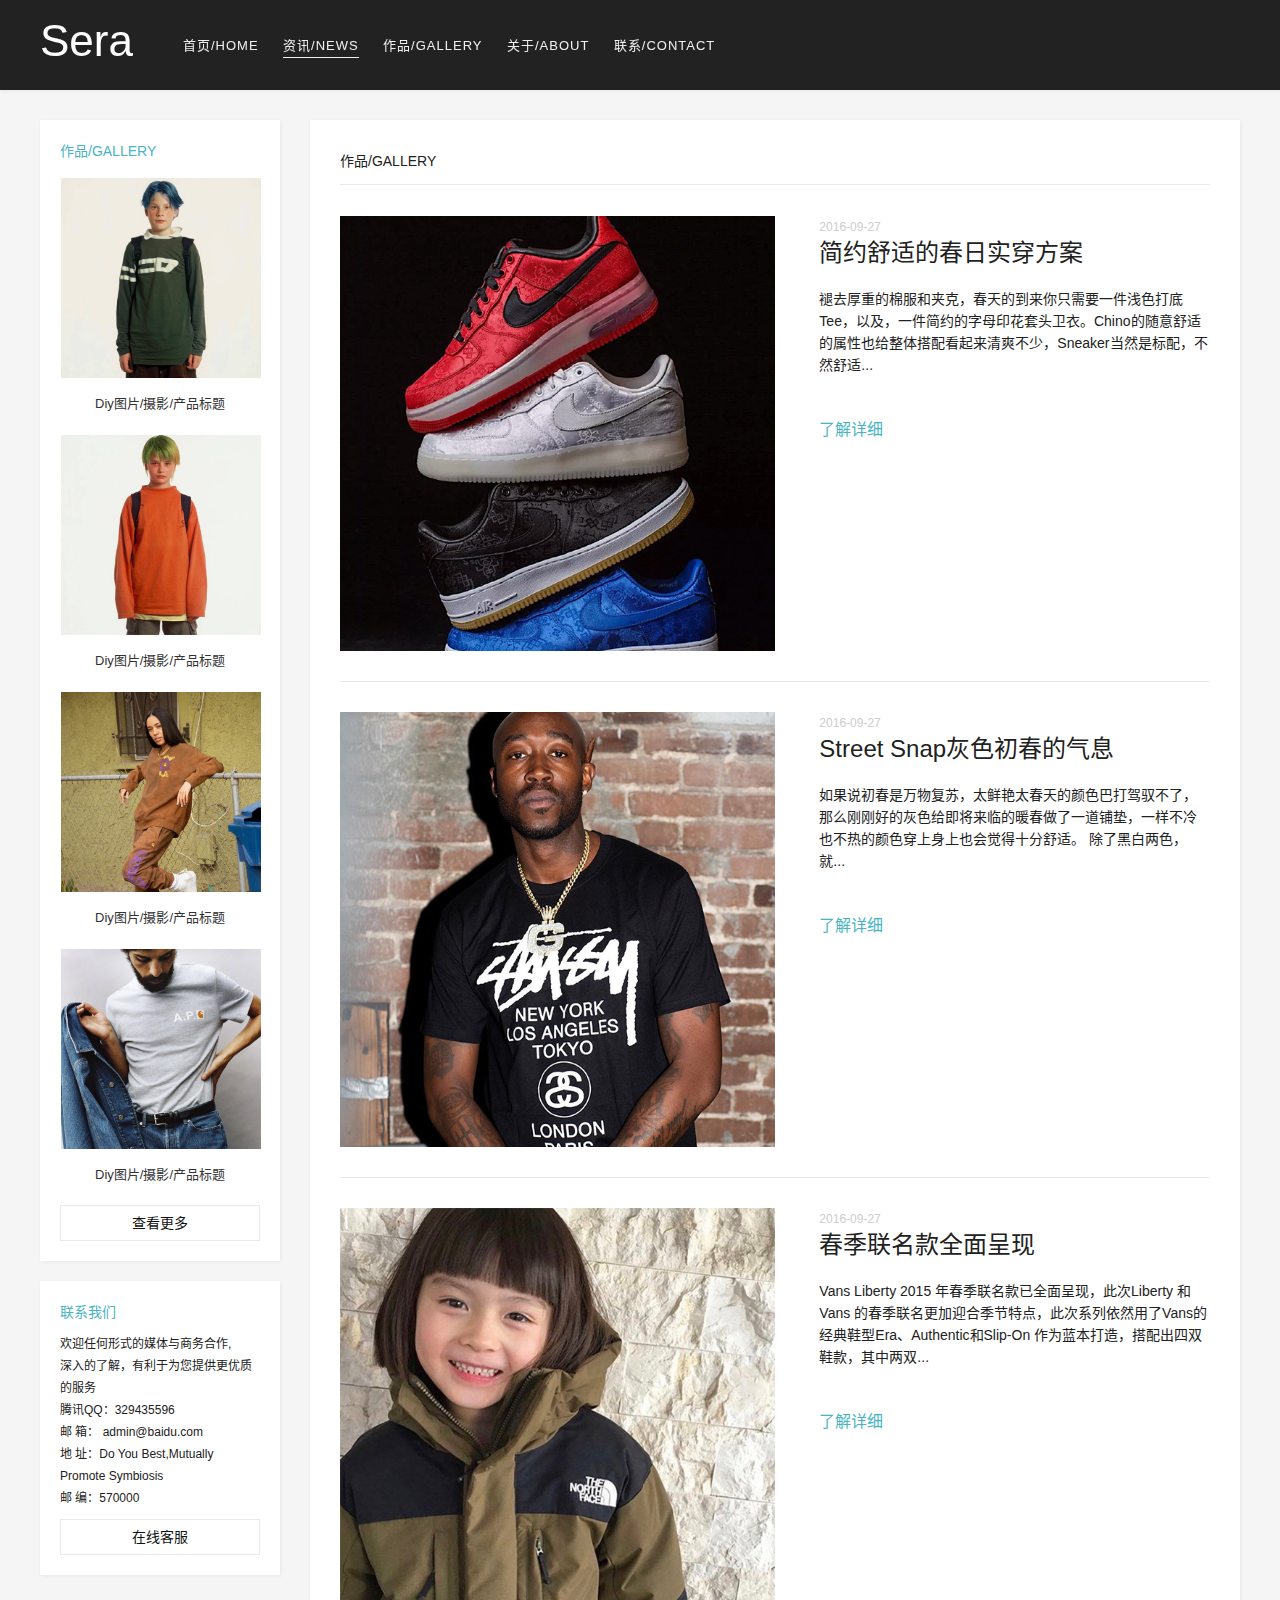
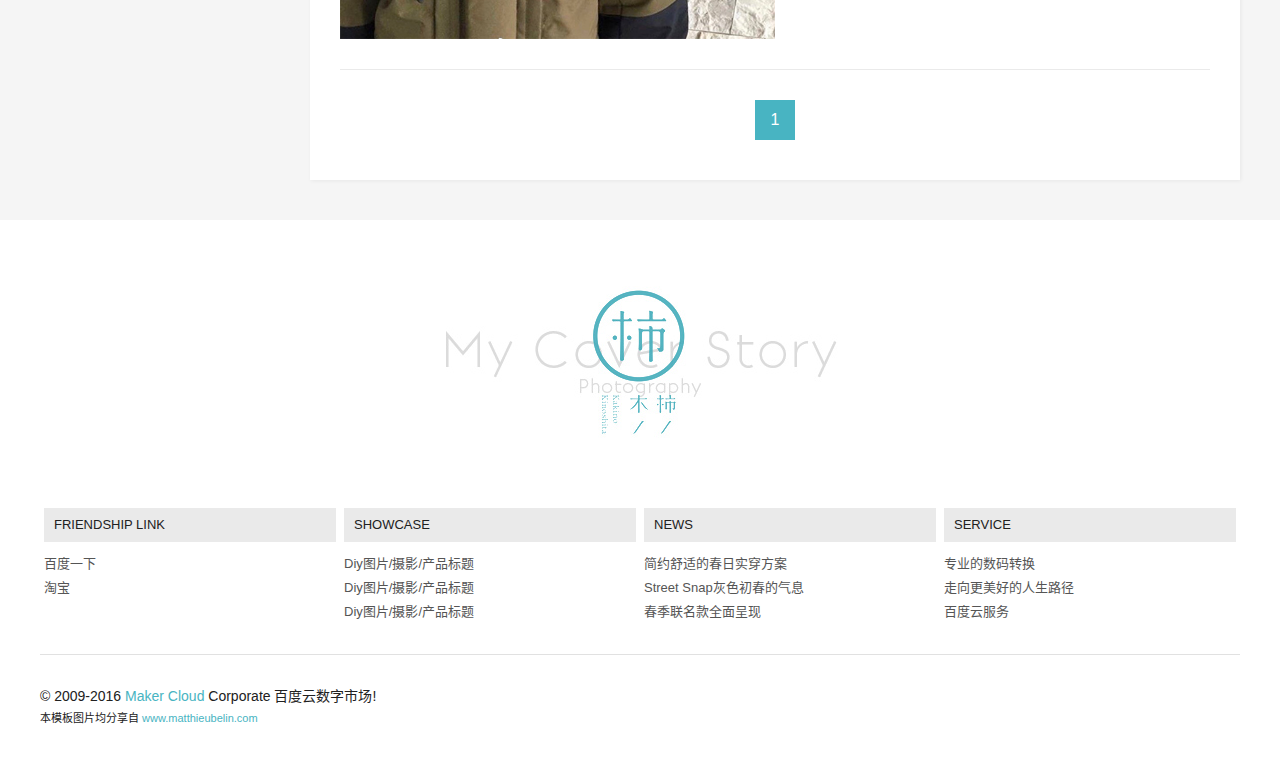
==== index-1.htm @ 447a681f "11" ====
<html>
	<!DOCTYPE html>
	<html lang="zh-cn">

	<head>
		<meta charset="utf-8">
		<meta content="telephone=no" name="format-detection" />
		<meta content="email=no" name="format-detection" />
		<meta name="apple-mobile-web-app-capable" content="yes" />
		<meta name="generator" content="Maker Cloud">
		<meta name="viewport" content="width=device-width, initial-scale=1.0, minimum-scale=1.0, maximum-scale=1.0, user-scalable=no" />
		<title>资讯/NEWS-响应式服装广告设计模特艺术展示类织梦模板(自适应手机端)</title>
		<meta name="description" content="">
		<meta name="keywords" content="">

		<link rel="shortcut icon" href="favicon-1.ico" />
		<link rel="stylesheet" href="style/stylestyle.css">
		<link rel="stylesheet" href="style/styleslick.css">
		<link rel="stylesheet" href="style/style.css">
		<style type="text/css">
			a,
			.section_title_1 .setting span,
			a.more,
			.side_box .section_title_1>p,
			.form .section_title_1>p,
			.catg_hide p,
			.list_text a:hover p,
			.catg_name a:hover,
			.foot_extend a:hover,
			.gallery_box:hover span {
				color: #48b4c2;
			}
			
			.section_title_1 .setting span:after,
			.btn_1 a:hover,
			.catg_hide,
			a.btn_contact:hover,
			.form input:focus,
			.form textarea:focus {
				border-color: #48b4c2;
			}
			
			.home .section_title_3>p:after,
			.home .section_title_1>p:after,
			.slick-dots li.slick-active button,
			.alpha_bg,
			.btn_1 a:after,
			.gallery_box:hover:before,
			.btn_2 a,
			.catg_name a.on,
			a.btn_2:before,
			.page_on a,
			a.btn_contact:hover,
			.formBtn button:hover,
			.service_box_text p a:hover {
				background-color: #48b4c2;
			}
			
			.header {
				background-color: #222;
			}
			
			.nav li a,
			.header_info p,
			.header_info p a {
				color: #f0f0f0;
			}
			
			.on a {
				border-color: #f0f0f0;
			}
		</style>
		<script src="js/jquery1.9.js"></script>
		<script src="js/slick.min.js"></script>
		<script src="js/scrollReveal.js"></script>

		<script src="js/main.js"></script>
		<!--[if IE 8]>
	<script src="js//skin/js/background-size.js"></script>	<script src="js//skin/js/selectivizr.js"></script>	<![endif]-->

	</head>

	<body>
		<div class="second_page_b">
		</div>

		<div class="header">

			<div class="nav">
				<div class="logo">
					<a href="index.htm"><p style="font-size: 44px;font-family: arial;color: #fff;margin-top: 30px;">Sera</p></a>
				</div>
				<div class="nav_icon"></div>
				<div class="side_close"></div>
				<ul>
					<li>
						<a href="index.htm" target="_self">首页/HOME</a>
					</li>
					<li class='on'>
						<a href="index-1.htm">资讯/NEWS</a>
					</li>
					<li rel='dropmenu2'>
						<a href="index-2.htm" target="_self">作品/GALLERY</a>
					</li>

					<li rel='dropmenu3'>
						<a href="index-3.htm" target="_self">关于/ABOUT</a>
					</li>

					<li>
						<a href="index-4.htm" target="_self">联系/CONTACT</a>
					</li>

					<li>
						<a style="color: #48b4c2;" href="javascript:if(confirm('http://www.baidu.com/  \n\n�ļ���δ�� Teleport Pro ȡ�أ���Ϊ ������·������ʼ��ַ�����õķ�Χ��  \n\n��Ҫ�ӷ������ϴ�����'))window.location='http://www.baidu.com/'" target="_blank"></a>
					</li>
				</ul>
				<div class="header_info">

				</div>
			</div>
		</div>
		<div class="h_100"></div>

		<div class="content">

			<div class="second_page">
				<div class="side_l">

					<div class="side_box">
						<div class="section_title_1">
							<p>作品/GALLERY</p>
						</div>

						<div class="gallery_box">
							<img src="images/4547.png">
							<span>Diy图片/摄影/产品标题</span>
							<a href="16.html"></a>
						</div>
						<div class="gallery_box">
							<img src="images/124.png">
							<span>Diy图片/摄影/产品标题</span>
							<a href="14.html"></a>
						</div>
						<div class="gallery_box">
							<img src="images/78744.png">
							<span>Diy图片/摄影/产品标题</span>
							<a href="11.html"></a>
						</div>
						<div class="gallery_box">
							<img src="images/7877.png">
							<span>Diy图片/摄影/产品标题</span>
							<a href="17.html"></a>
						</div>

						<a href="index-2.htm" class="btn_contact">查看更多</a>

					</div>

					<div class="side_box contact_mini">
						<div class="section_title_1">
							<p>联系我们</p>
						</div>
						<div class="contact_mini_text">
							<p>欢迎任何形式的媒体与商务合作,<br /> 深入的了解，有利于为您提供更优质的服务
								<br /> 腾讯QQ：329435596
								<br /> 邮 箱：
								<a href="email-protection.htm" class="__cf_email__" data-cfemail="9bfafff6f2f5dbf9faf2ffeeb5f8f4f6">[email&#160;protected]</a><br /> 地 址：Do You Best,Mutually Promote Symbiosis<br /> 邮 编：570000</p>
							<a href="javascript:if(confirm('http://wpa.qq.com/msgrd?v=3&uin=329435596&site=qq&menu=yes  \n\n�ļ���δ�� Teleport Pro ȡ�أ���Ϊ ������·������ʼ��ַ�����õķ�Χ��  \n\n��Ҫ�ӷ������ϴ�����'))window.location='http://wpa.qq.com/msgrd?v=3&uin=329435596&site=qq&menu=yes'" class="btn_contact">在线客服</a>
						</div>
					</div>

				</div>

				<div class="side_r news_">

					<div class="section_title_1">
						<p>作品/GALLERY</p>
						<div class="setting"><img src="images/title1.png" /></div>
					</div>
					<div class="list_item">
						<div class="list_text">
							<p class="time_1">2016-09-27</p>
							<a href="12.html">
								<p class="list_title">简约舒适的春日实穿方案</p>
							</a>
							<div class="list_brief">
								<p>褪去厚重的棉服和夹克，春天的到来你只需要一件浅色打底Tee，以及，一件简约的字母印花套头卫衣。Chino的随意舒适的属性也给整体搭配看起来清爽不少，Sneaker当然是标配，不然舒适...</p>
							</div>
							<div class="more_2">
								<a href="12.html">了解详细</a>
							</div>
						</div>
						<div class="list_img">
							<a href="12.html"><img src="images/454.png"></a>
						</div>

					</div>
					<!-- item-end -->
					<div class="list_item">
						<div class="list_text">
							<p class="time_1">2016-09-27</p>
							<a href="10.html">
								<p class="list_title">Street Snap灰色初春的气息</p>
							</a>
							<div class="list_brief">
								<p>如果说初春是万物复苏，太鲜艳太春天的颜色巴打驾驭不了，那么刚刚好的灰色给即将来临的暖春做了一道铺垫，一样不冷也不热的颜色穿上身上也会觉得十分舒适。 除了黑白两色，就...</p>
							</div>
							<div class="more_2">
								<a href="10.html">了解详细</a>
							</div>
						</div>
						<div class="list_img">
							<a href="10.html"><img src="images/444.png"></a>
						</div>

					</div>
					<!-- item-end -->
					<div class="list_item">
						<div class="list_text">
							<p class="time_1">2016-09-27</p>
							<a href="9.html">
								<p class="list_title">春季联名款全面呈现</p>
							</a>
							<div class="list_brief">
								<p>Vans Liberty 2015 年春季联名款已全面呈现，此次Liberty 和Vans 的春季联名更加迎合季节特点，此次系列依然用了Vans的经典鞋型Era、Authentic和Slip-On 作为蓝本打造，搭配出四双鞋款，其中两双...</p>
							</div>
							<div class="more_2">
								<a href="9.html">了解详细</a>
							</div>
						</div>
						<div class="list_img">
							<a href="9.html"><img src="images/787.png"></a>
						</div>

					</div>
					<!-- item-end -->
					<ul class="page">

						<li class="page_on"><span class="thisclass"><a>1</a></span>
						</li>

					</ul>

				</div>

			</div>
			<!-- second_page-end -->

		</div>
		<!-- content-end -->
		<div class="footer">
			<div class="footer_cell">

				<div class="foot_extend cf">
					<div class="foot_img">
						<!--下面img标签里填写底部图片地址-->
						<img src="images/dd.jpg" />
					</div>

					<!--修改下方每个条目href的#可跳转链接地址   如果只有3列，修改for4为for3-->
					<div class="foot_box for4">
						<p>FRIENDSHIP LINK</p>
						<a href="javascript:if(confirm('http://www.baidu.com/  \n\n�ļ���δ�� Teleport Pro ȡ�أ���Ϊ ������·������ʼ��ַ�����õķ�Χ��  \n\n��Ҫ�ӷ������ϴ�����'))window.location='http://www.baidu.com/'" target='_blank'>百度一下</a>
						<a href="javascript:if(confirm('http://www.taobao.com/  \n\n�ļ���δ�� Teleport Pro ȡ�أ���Ϊ ������·������ʼ��ַ�����õķ�Χ��  \n\n��Ҫ�ӷ������ϴ�����'))window.location='http://www.taobao.com/'" target='_blank'>淘宝</a>

					</div>
					<div class="foot_box for4">
						<p>SHOWCASE</p>
						<a href="17.html">Diy图片/摄影/产品标题</a>
						<a href="16.html">Diy图片/摄影/产品标题</a>
						<a href="15.html">Diy图片/摄影/产品标题</a>

					</div>
					<div class="foot_box for4">
						<p>NEWS</p>
						<a href="12.html">简约舒适的春日实穿方案</a>
						<a href="10.html">Street Snap灰色初春的气息</a>
						<a href="9.html">春季联名款全面呈现</a>

					</div>
					<div class="foot_box for4">
						<p>SERVICE</p>
						<a href="6.html">专业的数码转换</a>
						<a href="7.html">走向更美好的人生路径</a>
						<a href="8.html">百度云服务</a>

					</div>
				</div>

				<div class="follow">
					<a href="javascript:if(confirm('http://wpa.qq.com/msgrd?v=3&uin=329435596&site=qq&menu=yes  \n\n�ļ���δ�� Teleport Pro ȡ�أ���Ϊ ������·������ʼ��ַ�����õķ�Χ��  \n\n��Ҫ�ӷ������ϴ�����'))window.location='http://wpa.qq.com/msgrd?v=3&uin=329435596&site=qq&menu=yes'" target="_blank"><span class="s-qq" title="与我QQ在线聊天"></span></a>
					<a href="#" target="_blank"><span class="s-taobao" title="与我QQ在线聊天"></span></a>
					<a href="#" target="_blank"><span class="s-tt" title="与我QQ在线聊天"></span></a>
					<a href="#" target="_blank"><span class="s-renren" title="与我QQ在线聊天"></span></a>
					<a href="javascript:if(confirm('http://weibo.com/  \n\n�ļ���δ�� Teleport Pro ȡ�أ���Ϊ ������·������ʼ��ַ�����õķ�Χ��  \n\n��Ҫ�ӷ������ϴ�����'))window.location='http://weibo.com/'" target="_blank"><span class="s-weibo" title="访问我的新浪微博"></span></a>
				</div>

				<p class="copy">
					<p>© 2009-2016
						<a href="javascript:if(confirm('http://www.baidu.com/  \n\n�ļ���δ�� Teleport Pro ȡ�أ���Ϊ ������·������ʼ��ַ�����õķ�Χ��  \n\n��Ҫ�ӷ������ϴ�����'))window.location='http://www.baidu.com/'">Maker Cloud</a> Corporate 百度云数字市场!</p>
				</p>
				<p class="" style="font-size: 11px;">
					本模板图片均分享自
					<a style="color: #48b4c2" href="javascript:if(confirm('http://www.matthieubelin.com/  \n\n�ļ���δ�� Teleport Pro ȡ�أ���Ϊ ������·������ʼ��ַ�����õķ�Χ��  \n\n��Ҫ�ӷ������ϴ�����'))window.location='http://www.matthieubelin.com/'" target="_blank">www.matthieubelin.com</a>
				</p>

			</div>

		</div>
		<script src="js/email-decode.min.js"></script>
		<script type='text/javascript' src="smoothscroll.js"></script>

	</body>

	</html>
---- style/style.css ----
/* 织梦58（dede58.com）做最好的织梦整站模板下载网站 */
@charset "utf-8";
@font-face {
	font-family: 'tt';
	src: url('tt7.woff') format('woff');
}
/*@font-face { 
	font-family: 'blank'; 
	src:url('shua.woff') format('woff');
}*/
.gallery_box>span i, .title_3 i {
	display: none;
}
* {
	margin: 0;
	padding: 0
}
img {
	border: none;
	border: 0;
	vertical-align: middle;
	max-width: 100%;
	max-height: 100%
}
iframe {
	max-width: 100%;
	margin: 20px 0;
}
@media (max-width: 1023px) {
iframe {
	height: auto;
	width: auto;
}
}
html {
	font-size: 100%
}
body {
	position: relative;
	color: #212121;
	font-family: 'tt', Arial, '微软雅黑';
	background-color: #f5f5f5;
}
ul {
	list-style-type: none;
}
a {
	color: #4f79c5;
	text-decoration: none;
	border: none;
}
p {
	font-size: 14px;
	line-height: 22px;
}
h2 {
	font-size: 36px;
	line-height: 48px;
}
h3 {
	font-size: 30px;
	line-height: 40px;
}
h4 {
	font-size: 25px;
	line-height: 28px;
}
h5 {
	font-size: 18px;
	line-height: 22px;
}
 @media screen and (max-width: 960px) {
h2 {
	font-size: 24px;
	line-height: 24px;
}
h3 {
	font-size: 18px;
	line-height: 18px;
}
h4 {
	font-size: 16px;
	line-height: 16px;
}
h5 {
	font-size: 14px;
	line-height: 16px;
}
}
pre {
	white-space: pre-wrap!important;
}
.content {
	position: relative;
	margin: 0 auto;
	margin-top: 30px;
	/*background-color: #ccc;*/
	box-sizing: border-box;
}
.h_100 {
	position: relative;
	height: 90px;/*display: none;*/
}
.slider~.h_100 {
	display: none;
}
/*--------------------------------------------slider----------------------------------------------*/
.slider {
	margin-top: 90px;
}
.slider .item {
	position: relative;
	background: #ccc;
	color: #FFF;
	text-align: center;
	background-size: cover;
	background-position: 50%;/*transition: 0.4s;*/
}
.slider .item {
	transition: 0.4s;/*	-webkit-filter: contrast(1);
	-ms-filter: contrast(1);
	filter: contrast(1);*/
}
.slider .item:hover {
	-webkit-filter: contrast(1.2);
	-ms-filter: contrast(1.2);
	filter: contrast(1.2);
}
.slider .item a {
	position: absolute;
	width: 100%;
	height: 100%;
	left: 0;
	top: 0;
	background-color: #fff;
	opacity: 0;
	filter: Alpha(opacity=0);
	z-index: 8;
}
.slider .item span {
	display: none;
	position: absolute;
	bottom: 100px;
	left: 0;
	width: 100%;
	text-align: center;
	color: #ccc;
	font-size: 30px;
	font-family: "tt", Arial, 'MingLiU', '微软雅黑';
}
.slick-prev, .slick-next {
	position: absolute;
	width: 90px;
	height: 50px;
	top: 50%;
	margin-top: -25px;
	overflow: hidden;
	text-indent: 999px;
	background: transparent;
	border: none;
	outline: none;
	z-index: 10;
	cursor: pointer;/*display: none;*/
}
.slick-prev {
	left: 0;
	background-image: url(../images/s_prev2.png)\9;
}
.slick-next {
	right: 0;
	background-image: url(../images/s_next2.png)\9;
}
.slick-prev:before, .slick-next:before {
	content: "";
	position: absolute;
	width: 100%;
	height: 100%;
	top: 0;
	left: 0;
	top: -17px\0;
	background-size: 100%;
	background-position: 0;
	z-index: 9;
}
.slick-prev:before {
	background-image: url(../images/s_prev.png);
}
.slick-next:before {
	background-image: url(../images/s_next.png);
}
.slick button {
	border: 0;
}
.slick-prev:after, .slick-next:after {
	content: "";
	display: none\9;
	position: absolute;
	background-color: #212121;
	width: 100%;
	height: 100%;
	top: 0;
	left: 0;
	opacity: 0.2;
	transition: 0.4s;
	z-index: 0;
}
.slick-dots {
	position: absolute;
	width: 100%;
	text-align: center;
	bottom: 20px;
}
.slick-dots li {
	display: inline-block;
	margin: 0 4px;
	padding: 10px 0;
}
.slick-dots li button {
	position: relative;
	text-indent: 999px;
	width: 40px;
	height: 3px;
	top: 0;
	font-size: 0;
	background: transparent;
	border: none;
	outline: none;
	background-color: #e6e6e6;
	opacity: 0.7;
	filter: Alpha(opacity=70);
	cursor: pointer;
	transition: 0.3s;
}
.slick-dots li.slick-active button {
	opacity: 1;
	background-color: #4f79c5;
	filter: Alpha(opacity=100);
}
 @media screen and (min-width: 1024px) {
.slick-prev:hover:after, .slick-next:hover:after {
	opacity: 0.8;
	filter: Alpha(opacity=80);
}
.slick-dots:hover li button {
	height: 12px;
	top: -4px;
}
}
/*--------------------------------------------头部---------------------------------------------*/
.header {
	position: fixed;
	top: 0;
	left: 0;
	height: 90px;
	width: 100%;
	background-color: #f7f7f8;
	/*border-bottom: 1px solid #ccc;*/
	/*border-bottom: 1px solid rgba(0,0,0,.09);*/
	box-shadow: 1px 1px 4px rgba(11,11,11,.06);
	color: #fff;
	z-index: 99;/*transition: 0.4s;*/
	/*-webkit-transform: translateZ(0);*/
}
.nav {
	position: relative;
	width: 1200px;
	height: 90px;
	line-height: 90px;
	margin: 0 auto;
	z-index: 999;
}
.logo {
	position: relative;
	left: 0;
	top: 0;
	height: 90px;
	float: left;
}
.logo img {
	max-height: 70%;
}
.nav ul {
	position: relative;
	left: 50px;
	float: left;
	z-index: 999;/*-webkit-transform: translateZ(0);*/
}
.nav li {
	position: relative;
	display: inline;
	padding-right: 20px;
	z-index: 999;
}
.nav li a {
	position: relative;
	font-size: 13px;
	color: #000;
	letter-spacing: 1px;
	opacity: 1;
	/*transition: 0.4s;*/
	padding-bottom: 4px;
	font-family: 'blank', 'tt', Arial, '微软雅黑';
	z-index: 999;
}
.on a {
	border-bottom: 1px solid #fff;
}
/*.nav li:after{
	content: "";
	display: inline;
	position: absolute;
	top: 50%;right: 8px;
	width: 1px;height: 12px;
	margin-top: -6px;
	background-color: #a3a3a8;
	opacity: 0.4;
	filter: Alpha(Opacity=40);
}
.nav li:last-child:after{
	display: none;
}*/

.header_info {
	position: absolute;
	right: 4px;
}
.header_info img {
	max-height: 70px;
}
.header_info p {
	line-height: 90px;
	font-size: 12px;
	color: #999;
	font-family: 'blank', 'tt', Arial, '微软雅黑';
	font-weight: 700;
}
.header_info a {
	color: #212121;
	padding: 2px 0;
	border-bottom: 1px solid #fff;
}
.side_close {
	display: none;
	position: fixed;
	right: 0;
	left: 0;
	top: 0;
	bottom: 0;
	background-image: url(../images/btn_side-close.png);
	background-repeat: no-repeat;
	background-position: 95% 2%;
	background-color: rgba(0,0,0,.9);
	z-index: 998;
	-webkit-transform: translateZ(0);
	transition: 0s;
}
.nav_icon {
	display: none;
	position: absolute;
	right: 10px;
	top: 0;
	width: 50px;
	height: 50px;
	background-image: url(../images/nav-icon.png);
	background-repeat: no-repeat;
	background-size: 100%;
	z-index: 99;
}
 @media screen and (min-width: 1024px) {
.nav li a:hover {
	opacity: 0.4;
	filter: Alpha(opacity=40);
}
}
/*--------------------------------------------服务----------------------------------------------*/
.section {
	position: relative;
	width: 1200px;
	margin: 50px auto;
	margin-bottom: 60px;
}
.section_title_1 {
	position: relative;
	margin: 10px 0;
	box-sizing: border-box;
}
.section_title_1 .setting {
	position: relative;
	padding: 4px 0;
	margin-bottom: 20px;
}
.section_title_1 .setting span {
	position: relative;
	color: #4f79c5;
	font-size: 30px;
	font-family: "tt", Arial, 'MingLiU';/*text-transform: uppercase;*/
}
.section_title_1 .setting span:after {
	content: "";
	display: block;
	position: absolute;
	padding: 4px 0;
	width: 100%;
	border-bottom: 1px solid #4f79c5;
	z-index: 1;
}
.section_title_1 .setting a {
	position: absolute;
	right: 0;
}
.section_title_1 .setting:after {
	content: "";
	display: block;
	position: absolute;
	padding: 4px 0;
	width: 100%;
	border-bottom: 1px solid #eaeaea;
	z-index: 0;
}
.home {
	margin-top: 80px;
}
.home .section_title_1 {
	text-align: center;
}
.home .section_title_1 .setting:after {
	display: none;
}
.home .section_title_1>p:after, .home .section_title_3>p:after {
	content: "";
	position: absolute;
	left: 50%;
	bottom: -16px;
	margin-left: -30px;
	width: 60px;
	height: 3px;
	background-color: #000;
}
.home .section_title_1>p, .home .section_title_3>p {
	position: relative;
	font-size: 36px;
	line-height: 36px;
	margin-bottom: 30px;
	font-family: 'blank', 'tt', Arial, '微软雅黑';
	font-weight: 700;
}
.home .section_title_1 .setting p, .home .section_title_3 .setting p {
	font-size: 16px;
	color: #999;
	letter-spacing: 1px;
	font-family: 'blank', 'tt', Arial, '微软雅黑';
	font-weight: 700;
}
.home .section_title_3 p {
	color: #fff;
}
.service_box {
	position: relative;
	width: 32%;
	float: left;
	margin-right: 2%;
	margin-top: 10px;
	box-shadow: 1px 1px 4px rgba(11,11,11,.06);
	background-color: #fff;
	box-sizing: border-box;
}
.service_box:last-child {
	margin: 0;
	margin-top: 10px;
}
.service_box img {
	width: 100%;
	-webkit-filter: contrast(1);
	transition: 0.3s;
	opacity: 1;
}
.service_box_text {
	min-height: 150px;
	padding: 20px 30px;
	box-sizing: border-box;
}
.service_box_text h4 {
	text-align: center;
	font-size: 20px;
	margin-bottom: 10px;
}
/*.service_box_text h4:before{
	content: "";
	position: relative;
	display: inline-block;
	height: 16px;width: 6px;
	background-color: #4f79c5;
	margin-right: 5px;
	top: 2px;
}*/
.service_box_text p {
	/*	max-height: 70px;
	overflow: hidden;*/
	margin-bottom: 10px;
}
.section:after, .section_2_cell:after, .list_item:after, .footer_cell:after, .second_page:after, .side_contact:after, .foot_extend:after, .gallery_list:after {
	content: "";
	display: block;
	height: 0;
	clear: both;
}
.service_box_text p a {
	position: relative;
	margin-top: 16px;
	margin-bottom: 10px;
	display: block;
	font-size: 14px;
	color: #222;
	width: 100%;
	height: 40px;
	line-height: 40px;
	background-color: #EDEDED;
	text-align: center;
	transition: 0.3s;
}
.service_box_text p a:hover {
	background-color: #000;
	color: #fff;
}
/*--------------------------------------------about----------------------------------------------*/

.section_2 {
	position: relative;
	background-color: #a2a7ab;
	min-height: 360px;
	padding: 60px;
	padding-top: 80px;
	box-sizing: border-box;
}
.section_2.home_about {
	padding: 100px;
}
.bg_blur {
	position: absolute;
	top: 0;
	left: 0;
	width: 100%;
	height: 100%;
	background-image: url(../images/blur.jpg);
	background-size: cover;
	background-attachment: fixed;
	background-position-x: center !important;
	/*opacity: 0.4;*/
	z-index: 1;
}
@media screen and (max-device-width: 1024px) {
.bg_blur {
	background-attachment: scroll;
}
}
.bg_light {
	/*position: absolute;*/
	width: 100%;
	background-color: #f7f7f8 !important;
	z-index: 1;
}
.alpha_bg {
	position: absolute;
	width: 100%;
	height: 100%;
	top: 0;
	left: 0;
	background-image: url(../images/blur.jpg);
	background-size: cover;
	background-attachment: fixed;
	opacity: 1;
	z-index: 1;
}
.section_2_brief p {
	white-space: pre-line;
	font-size: 16px;
	line-height: 30px;
}
.section_2_cell {
	position: relative;
	width: 1200px;
	margin: 0 auto;
	z-index: 4;
}
.section_2_left {
	position: relative;
	/*float: left;*/
	text-align: center;
	width: 70%;
	margin: 0 auto;
	color: #fff;
	background: rgba(11,11,11,.2);
	padding: 30px 80px;
	z-index: 10;
	box-sizing: border-box;
}
.section_title_2 .setting {
	margin-top: 6px;
}
.section_title_2 .setting span {
	position: relative;
	padding-top: 10px;
	font-size: 36px;
	font-family: 'blank', Arial, '微软雅黑';
	font-weight: 700;
}
/*.section_title_2 .setting span:after{
	content: "";
	display: block;
	position: absolute;
	width: 50px;height: 2px;
	bottom: -16px;left: 0;
	background-color: #fff;
}*/
.section_title_2 {
	margin-top: 20px;
	margin-bottom: 40px;
}
.btn_1 a {
	position: relative;
	display: block;
	padding: 14px;
	margin: 30px auto;
	width: 200px;
	color: #fff;
	border: 2px solid #fff;
	z-index: 2;
	transition: 0.4s;
	box-sizing: border-box;
}
.btn_1 a:before {
	content: ">";
	display: inline-block;
	position: absolute;
	right: 20px;
}
.btn_1 a:after {
	content: "";
	position: absolute;
	width: 0;
	height: 100%;
	top: 0;
	left: 0;
	background-color: #4f79c5;
	z-index: -1;
	transition: 0.2s;
}
.section_2_right {
	position: relative;
	width: 48%;
	float: right;
	overflow: hidden;
	z-index: 3;
}
.section_2_right img {
	width: 100%;
	transform: scale(1);
	-webkit-filter: contrast(1);
	transition: 0.4s;
}
 @media screen and (min-width: 1024px) {
.btn_1 a:hover:after {
	width: 100%;
}
.btn_1 a:hover {
	border-color: #4f79c5;
}
.section_2_right:hover img {
	transform: scale(1.1);
	-webkit-filter: contrast(1.2);
}
a.more:hover {
	color: #222;
}
}
/*--------------------------------------gallery------------------------------------------*/
a.more {
	position: absolute;
	color: #555;
	right: 0;
	z-index: 9;
}
.gallery_list {
	padding-top: 10px;
}
.gallery_box {
	position: relative;
	float: left;
	width: 30%;
	margin-right: 5%;
	margin-bottom: 30px;
	/*background-color: #fff;*/
	/*overflow: hidden;*/
	box-sizing: border-box;
}
.gallery_box:nth-child(3n) {
	margin-right: 0;
}
.gallery_box img {
	border: 1px solid transparent;
	width: 100%;
	transition: 0.4s;
}
.gallery_box span {
	position: relative;
	font-size: 13px;
	display: block;
	margin-top: 10px;
	text-align: center;
	height: 30px;
	line-height: 30px;
	color: #333;
	z-index: 5;
	transition: 0.4s;
}
/*.gallery_box:after,.gallery_box:before{
	content: "";
	display: inline-block;
	position: absolute;
	left: 0;
	bottom: 0;
	height: 30px;width: 100%;
	background-color: #f0f0f0;
	opacity: 0.4;
	filter: progid:DXImageTransform.Microsoft.Alpha(opacity=40);
	z-index: 2;
	transition: 0.3s;
}
.gallery_box:before{
	height: 0;
	z-index: 4;
}*/
.gallery_box a {
	position: absolute;
	width: 100%;
	height: 100%;
	left: 0;
	top: 0;
	background-color: #fff;
	opacity: 0;
	filter: Alpha(opacity=0);
	z-index: 9;
}
@media screen and (min-width: 1024px) {
/*	.gallery_box:hover:before{
		background-color: #4f79c5;
		height: 30px;
		opacity: 0.95;
		filter: Alpha(opacity=80);
	}*/
.gallery_box:hover img {
	opacity: 0.7;/*-webkit-filter: contrast(2);
	     -moz-filter: contrast(2);
	     -o-filter: contrast(2);
	     -ms-filter: contrast(2);
	     filter: contrast(2);*/
/*	     -webkit-filter: brightness(2);
	     -moz-filter: brightness(2);
	     -o-filter: brightness(2);
	     -ms-filter: brightness(2);
	     filter: brightness(2); */
}
}
/*--------------------------------------news------------------------------------------*/

.section_title_3 {
	text-align: center;
}
.section_title_3 p {
	color: #111;
}
.section_title_3 span {
	position: relative;
	color: #212121;
	font-size: 30px;
	font-family: "tt", Arial, 'MingLiU';
}
.section_title_3 .setting {
	padding-top: 6px;
}
.home .section_title_3 .setting {
	color: #fff;
}
#news_slider {
	margin: 40px 0;
}
.list_item {
	position: relative;
	width: 1000px;
	margin: 0 100px;
	background-color: #fff;
	background-color: rgba(255,255,255,1);/*transition: 0.3s;*/
}
.list_img {
	position: relative;
	width: 50%;
	float: left;
	overflow: hidden;
	z-index: 9;
}
.list_img img {
	width: 100%;
	transform: scale(1);
	transition: 0.4s;
}
.list_text {
	position: relative;
	width: 49.5%;
	float: right;
	padding: 40px;
	box-sizing: border-box;
}
p.time_1 {
	font-size: 12px;
	color: #ccc;
}
.list_text a p {
	color: #212121;
	font-size: 24px;
	/*font-family: Arial,'MingLiU';*/
	line-height: 30px;
	margin-bottom: 20px;
}
.list_brief p {
	max-height: 90px;
	overflow: hidden;
	white-space: pre-line;
}
.more_2 {
	position: relative;
	padding-top: 40px;
	z-index: 9;
}
.list_item > a {
	position: absolute;
	width: 100%;
	height: 100%;
	top: 0;
	left: 0;
	background-color: #fff;
	opacity: 0;
	filter: alpha(opacity=0);
	z-index: 8;
}
#news_slider .slick-dots li {
	/*bottom: -40px;*/
	display: none;
}
.btn_2 {
	margin: 40px;
}
.btn_2 a {
	position: relative;
	display: block;
	font-size: 16px;
	color: #fff;
	width: 240px;
	height: 50px;
	line-height: 50px;
	left: 50%;
	margin-left: -120px;
	background-color: #4f79c5;
	text-align: center;
	transition: 0.3s;
}
.side_r .list_item {
	width: 100%;
	margin: 0;
	margin-bottom: 30px;
	padding-bottom: 30px;
	border-bottom: 1px solid #eaeaea;
}
.news_ .setting {
	margin-bottom: 36px;
}
.side_r .section_title_1 {
	margin: 0;
}
.side_r .list_text {
	padding-top: 0;
	padding-right: 0;
}
/*.side_r .setting{display: none;}*/

@media screen and (min-width: 1024px) {
.list_text a:hover p {
	color: #4f79c5;
}
.list_img:hover img {
	transform: scale(1.05);
}
.btn_2 a:hover {
	background-color: #212121;
}
}
/*--------------------------------------------二级页面通用----------------------------------------------*/
/*.second_page_b + .header{position: fixed !important;top: 0 !important;}*/
/*.second_page_b ~ .h_100{display: none !important;}*/
/*.second_page_b img{width:100%;}*/
.second_page_b {
	min-height: 90px;
	display: none;
}
.contact_.second_page_b {
	display: block;
}
.second_page_b img {
	width: 100%;
}
.side_box .gallery_box {
	width: 100%;
	float: none;
	margin: 15px 0;
}
.second_page {
	width: 1200px;
	margin: 0 auto;
	margin-bottom: 40px;
}
.side_box, .side_r {
	position: relative;
	min-height: 100px;
	/*border: 1px solid #eaeaea;*/
	box-shadow: 1px 1px 4px rgba(11,11,11,.06);
	background: #fff;
	box-sizing: border-box;
}
.side_l {
	position: relative;
	width: 20%;
	margin-right: 2.5%;
	float: left;
}
.side_r {
	width: 77.5%;
	float: right;
	padding: 30px;
}
.side_box {
	padding: 20px;
	margin-bottom: 20px;
}
.side_contact .side_box {
	box-shadow: none;
}
.side_box .section_title_1 {
	margin: 0
}
.side_box .section_title_1>p, .form .section_title_1>p {
	color: #4f79c5;
}
.side_box .setting {
	margin: 0;
	padding: 0;
}
.side_box .setting p span {
	font-size: 16px;
	color: #111;
	font-family: Arial, '微软雅黑';
}
.side_box .setting p span:after {
	display: none;
}
.catg_name {
	margin-top: 14px;
}
.catg_name a {
	display: block;
	color: #111;
	background-color: #f2f3f6;
	height: 34px;
	line-height: 34px;
	padding-left: 16px;
	margin-bottom: 10px;
	transition: 0.3s;
	text-indent: 0;
	font-size: 14px;
}
.catg_name a:last-child {
	margin-bottom: 0;
}
.catg_name a.on {
	color: #fff;
	background-color: #4f79c5;
}
.contact_mini_text p {
	font-size: 12px;
	margin-top: 10px;
	max-height: 190px;
	overflow: hidden;
}
a.btn_contact {
	display: block;
	margin-top: 10px;
	text-align: center;
	color: #111;
	border: 1px solid #eaeaea;
	height: 34px;
	line-height: 34px;
	font-size: 14px;
	transition: 0.3s;
}
.title_3 {
	border-bottom: 1px solid #f2f3f6;
	padding-bottom: 20px;
	font-size: 30px;
	font-family: Arial, 'MingLiU';
}
.detail_time {
	color: #ccc;
	font-size: 12px;
	margin-bottom: 10px;
}
.detail_text img {
	margin: 20px 0;
}
.detail_text>img {
	width: 100%;
}
.detail_text p {
	line-height: 24px;
	margin-bottom: 10px;
}
.side_r .gallery_box {
	width: 31%;
	margin-right: 3.4%;
}
.side_r .gallery_box:nth-child(4n) {
	margin-right: 3.4%;
}
.side_r .gallery_box:nth-child(3n) {
	margin-right: 0;
}
/*----------按钮通用部分----------*/
a.btn_2 {
	position: relative;
	margin-top: 20px;
	display: block;
	height: 36px;
	width: 100%;
	line-height: 36px;
	text-indent: 10px;
	font-size: 12px;
	color: #000;
	background-color: #e7e7e7;
	background-color: rgba(0,0,0,.05);
	z-index: 99;
	transition: 0.3s;
}
a.btn_2:before {
	content: "";
	position: absolute;
	bottom: 0;
	left: 0;
	width: 100%;
	height: 1px;
	background-color: #4f79c5;
	opacity: 0;
	transition: 0.3s;
	z-index: -1;
}
a.btn_2:after {
	content: "";
	position: absolute;
	top: 0;
	left: 0;
	width: 97%;
	height: 100%;
	background-image: url(../images/icon_more0.png);
	background-repeat: no-repeat;
	background-position: right;
	transition: 0.3s;
}
.ctrl {
	margin: 20px 0;
	margin-top: 40px;
}
.ctrl a {
	position: relative;
	float: left;
	margin: 0;
	margin-right: 0.33%;
	height: 40px;
	line-height: 40px;
	width: 33%;
	background-color: #e7e7e7;
	background-color: rgba(0,0,0,.05);
	box-sizing: border-box;
}
.ctrl a:after {
	display: none;
}
a#back:after, a#prev:after, a#next:after {
	content: "";
	position: absolute;
	display: block;
	top: 0;
	left: 0;
	width: 100%;
	height: 100%;
	background-image: url(../images/btn-back.png);
	background-repeat: no-repeat;
	background-position: center;
	transition: 0.3s;
}
a#back:after {
	background-image: url(../images/btn-back.png);
}
a#prev:after {
	background-image: url(../images/btn-prev.png);
}
a#next:after {
	background-image: url(../images/btn-next.png);
}
.catg_hide {
	position: relative;
	display: none;
	top: 1px;
	width: 100%;
	height: 44px;
	border: 1px solid #4f79c5;
	background-image: url(../images/down.png);
	background-position: right;
	background-repeat: no-repeat;
	background-size: 44px;
	text-align: center;
	box-sizing: border-box;
	margin-bottom: 10px;
}
.catg_hide_2 {
	background-image: url(../images/down2.png) !important;
}
.catg_hide p {
	font-size: 12px;
	line-height: 44px;
	color: #4f79c5;
}
.page {
	position: relative;
	margin: 20px auto;
	margin-bottom: 10px;
	text-align: center;
}
.page li {
	display: inline-block;
	background-color: #e7e7e7;
	background-color: rgba(0,0,0,.05);
	transition: 0.3s;
}
.page li a {
	display: inline-block;
	width: 40px;
	height: 40px;
	line-height: 40px;
	color: #000;
	box-sizing: border-box;
}
.page_on a {
	color: #fff !important;
	background-color: #4f79c5;
}
.page li:hover {
	opacity: 0.8;
}
 @media screen and (min-width: 1024px) {
.catg_name a:hover {
	color: #4f79c5;
	text-indent: 4px;
}
.catg_name a.on:hover {
	color: #fff;
	text-indent: 0;
}
a.btn_contact:hover {
	color: #fff;
	border-color: #4f79c5;
	background-color: #4f79c5;
}
a.btn_2:hover:before {
	height: 100%;
	opacity: 1;
}
a#back:hover:after {
	background-image: url(../images/btn-back2.png);
}
a#prev:hover:after {
	background-image: url(../images/btn-prev2.png);
}
a#next:hover:after {
	background-image: url(../images/btn-next2.png);
}
.service_box img:hover {
	-webkit-filter: contrast(1.1);
	opacity: 0.8;
}
}
/*---------------------------------------contact-----------------------------------------*/
.side_contact {
	width: 100%;
	box-shadow: 1px 1px 4px rgba(11,11,11,.06);
	box-sizing: border-box;
	padding: 20px;
	background-color: #fff;
}
.side_contact .side_box {
	border: none;
	width: 35%;
	float: left;
	padding-top: 10px;
}
.form .section_title_1 {
	margin: 10px 0;
}
.side_contact .section_title_1 {
	margin-bottom: 20px;
}
.form input, .formText {
	border: 1px solid #dedede;
	background-color: #fbfbfb;
	font-size: 14px;
	line-height: 18px;
	width: 100%;
	padding: 4px;
	text-align: left;
	margin: 0 auto;
	outline: medium;
	border-radius: 0;
	-webkit-appearance: none;
	box-sizing: border-box;
	transition: 0.4s;
}
.formText {
	text-align: left;
}
.form {
	position: relative;
	width: 60%;
	float: right;
}
form {
	position: relative;
	top: -10px;
}
.form textarea {
	height: 100px;
	max-width: 100%;
}
.form input:focus, .form textarea:focus {
	background-color: #fff;
	border: 1px solid #4f79c5;
}
.form dt {
	margin-top: 10px;
	color: #888;
	font-size: 12px;
	line-height: 22px;
	padding-bottom: 4px;
}
.form dl {
	width: 49%;
	float: left;
}
.form dl:first-child {
	margin-right: 2%;
}
.formBtn button {
	display: block;
	padding: 10px;
	width: 100%;
	background: #212121;
	color: #fff;
	margin: 10px auto;
	line-height: 18px;
	cursor: pointer;
	border: none;
	transition: 0.4s;
}
.formBtn:before {
	content: "";
	display: block;
	height: 0;
	clear: both;
}
.formBtn button:hover {
	background-color: #4f79c5;
}
 @media screen and (min-width: 1024px) {
.textandpic:hover img {
	opacity: 0.8;
}
}
/*--------------------------------------底部-------------------------------------------*/
.footer {
	position: relative;
	width: 100%;
	padding: 30px 0;
	background-color: #fff;
	box-sizing: border-box;
	transition: 0.3s;
}
.footer_cell {
	width: 1200px;
	margin: 0 auto;
	box-sizing: border-box;
}
.footer a:hover {
	color: #999;
}
.follow {
	float: right;
}
.follow span {
	padding: 4px;
	opacity: 1;
	filter: alpha(opacity=100);
	transition: 0.4s;
}
.follow a {
	display: inline-block;
	margin-left: 5px;
}
.follow span:hover {
	opacity: 0.7;
	filter: alpha(opacity=70);
}
.s-qq, .s-weibo, .s-taobao, .s-tt, .s-renren {
	display: inline-block;
	width: 28px;
	height: 28px;
	background-repeat: no-repeat;
	background-position: center;
	background-size: 100%;
}
.s-qq {
	background-image: url(../images/qq.png);
}
.s-renren {
	background-image: url(../images/renren.png);
}
.s-taobao {
	background-image: url(../images/taobao.png);
}
.s-weibo {
	background-image: url(../images/weibo.png);
}
.s-tt {
	background-image: url(../images/tt.png);
}
p.copy {
	font-size: 11px;
	line-height: 30px;
	float: left;
display:
}
.copy a {
	color: #999 !important;
}
.service_box_text p a.a_img {
	display: block;
	position: absolute;
	width: 0;
	height: 0;
	left: 0;
	top: 0;
	margin: 0;
	padding: 0;
	background: #fff !important;
	opacity: 0;
	filter: alpha(opacity=0);
	z-index: 99;
}
.service_box_text p a.a_img:hover {
	background: #fff !important;
	opacity: 0.2;
	filter: alpha(opacity=20);
}
.foot_box, .foot_extend img {
	margin: 20px 0 30px 0;
}
.foot_img {
	text-align: center;
	margin-bottom: 30px;
}
.foot_img img {
	margin: 20px 0;
}
.foot_box span, .foot_box a {
	font-size: 13px;
	color: #555;
}
.foot_extend {
	white-space: pre-line;
	font-size: 0;
	border-bottom: 1px solid #e1e1e1;
	padding-top: 16px;
	margin-bottom: 30px;
}
.for3 {
	float: right;
	width: 33%;
	padding: 0 4px;
	box-sizing: border-box;
}
.for4 {
	float: left;
	width: 25%;
	box-sizing: border-box;
	padding: 0 4px;
}
.for6 {
	float: left;
	width: 15.6%;
	margin-right: 1%;
}
.foot_extend p {
	position: relative;
	margin-bottom: 10px;
	font-size: 13px;
	background-color: #eaeaea;
	padding: 6px 10px;
	width: 100%;
	box-sizing: border-box;
}
.foot_extend a {
	display: block;
	line-height: 24px;
	overflow: hidden;
	height: 24px;
}
.foot_extend span {
	line-height: 24px;
}
/*.foot_extend a:hover{color: #67b48e;}*/

.foot_extend img {
	max-width: 100%;
}
.line {
	border-bottom: 1px solid #e1e1e1;
	margin-bottom: 30px;
}


/*---------------------------------------整体响应式----------------------------------------*/

@media screen and (max-width: 1279px) {
.slick-dots {
	bottom: 0;
}
.nav, .section, .section_2_cell, .footer_cell, .second_page {
	width: 100%;
	padding: 0 10px;
	box-sizing: border-box;
}
/*	.nav{line-height: 80px;}
	.header,.h_100{height: 80px;}
	.logo{height: 80px;}
	.nav ul {left: 30px;line-height: 80px;}
	.header_info{right: 0;opacity: 0.5;line-height: 30px;}*/
.header_info p {
	line-height: 100px;
	font-size: 12px;
}
.nav li a {
	font-size: 12px;
	letter-spacing: 0;
}
.nav li:after {
	height: 12px;
	margin-top: -6px;
}
.service_box_text p {
	max-height: none;
}
.service_box_text {
	min-height: 170px;
}
.section_2_left {
	width: 80%;
}
.list_item {
	width: 850px;
	margin: 0 60px;
}
.list_text a p {
	font-size: 16px;
	margin-bottom: 10px;
}
.more_2 {
	padding-top: 20px;
}
}
 @media screen and (max-width: 960px) {
.slick-prev, .slick-next {
	width: 50px;
	height: 28px;
	margin-top: -14px;
}
.slick-dots li button {
	width: 20px;
}
.home .section_title_1>p, .home .section_title_3>p {
	font-size: 18px;
}
.section_2_left {
	padding: 20px;
}
.contact_~.h_100 {
	display: none;
}
p {
	font-size: 12px;
}
.section, .section_2_cell, .footer_cell, .second_page {
	width: 96%;
}
.nav {
	width: 100%;
	height: 100%;
}
.header_info {
	display: none;
}
.nav {
	line-height: 50px;
}
.header, .h_100, .logo {
	height: 50px;
}
.header {
	position: fixed;
	top: 0;
}
.h_100 {
	display: block;
}
.slick-slider {
	margin-top: 50px;
}
.logo {
	margin-left: 20px;
}
.nav_icon {
	display: block;
}
.nav ul {
	display: none;
	position: fixed;
	left: auto;
	width: 100%;
	text-align: center;
	top: 50%;
}
.nav li {
	display: block;
	line-height: 30px;
	padding-right: 0;
}
.nav li a {
	position: relative;
	font-size: 18px;
	line-height: 40px;
	color: #fff !important;
}
.nav li:after {
	display: none;
}
.service_box_text p {
	max-height: none;
}
.content {
	margin-top: 10px;
}
.service_box_text h4 {
	font-size: 16px;
}
.section_2 {
	padding: 20px;
}
.section_2.home_about {
	padding: 20px;
}
.section {
	margin-top: 20px;
	margin-bottom: 20px;
}
.section_title_1 .setting span, .section_title_2 .setting span, .section_title_3 .setting span {
	font-size: 18px;
	line-height: 22px;
}
.section_2_right, .section_2_left {
	width: 100%
}
.btn_1 a {
	width: 100%;
	padding: 6px;
	font-size: 12px;
}
.gallery_box {
	width: 50%;
	margin-right: 0;
}
.gallery_box span {
	font-size: 12px;
}
.list_text, .list_img, .list_item {
	width: 100%;
}
.list_item {
	margin: 0;
}
#news_slider .slick-prev, #news_slider .slick-next {
	top: 70%
}
#news_slider {
	margin: 20px 0;
}
.list_text {
	padding: 20px;
}
.more_2 {
	display: none;
}
.btn_2 {
	margin: 0;
}
.btn_2 a {
	width: 100%;
	left: 0;
	margin-left: 0;
	height: 30px;
	line-height: 30px;
	font-size: 14px;
}
/*.second_page_b{min-height: 10px;margin-top: 50px;}*/
.side_box .setting p span {
	display: none;
}
.contact_mini, .side_box .section_title_1, .side_box>a {
	display: none;
}
.side_r {
	width: 100%;
	z-index: 1;
}
.title_3 {
	font-size: 16px;
}
.side_l {
	width: 100%;
	height: 100%;
	z-index: 2;
}
.side_l .side_box {
	border: none;
	padding: 0;
	margin: 0;
	min-height: 0;
}
.catg_name a {
	text-align: center;
	padding: 0;
	font-size: 12px;
}
.catg_name {
	margin: 0;
	margin-bottom: 20px;
}
.catg_hide {
	display: block;
}
.has_sub {
	display: none;
	right: 0
}
.side_box .gallery_box {
	display: none;
}
.side_r .list_text {
	padding: 0;
	padding-bottom: 20px;
}
.side_r .gallery_box:nth-child(1) {
	width: 100%;
}
.side_r .gallery_box {
	width: 50%;
	margin-right: 0;
}
.side_r .gallery_box:nth-child(3n), .side_r .gallery_box:nth-child(4n) {
	margin-right: 0;
}
.side_contact .side_box {
	width: 100%;
	float: none;
	padding: 0
}
.form {
	width: 100%;
	float: none;
}
.side_contact .side_box .section_title_1 {
	display: block;
}
.side_contact .contact_mini_text p {
	overflow: visible;
}
p.time_1 {
	font-size: 12px;
}
.section_title_1 .setting a {
	display: none;
}
.for3, .for6 {
	width: 48%;
}
.for3 {
	float: left;
	margin-right: 1%;
}
.foot_box span, .foot_box a {
	font-size: 12px;
}
.foot_extend p {
	font-size: 12px;
}
.foot_extend a {
	line-height: 20px;
}
/*.follow {float: none;text-align: center;}*/
p.copy {
	width: 100%;
	float: none;
	text-align: center;
}
.foot_extend span {
	line-height: 16px;
}
.section_2_brief p {
	white-space: normal;
	font-size: 12px;
	line-height: 18px;
}
}
@media screen and (max-width: 480px) {
.service_box {
	width: 100%;
	margin-right: 0;
}
.service_box_text {
	min-height: 50px;
}
.for3, .for6 {
	width: 100%;
	margin: 0;
	padding-left: 20px;
	box-sizing: border-box;
}
.for4 {
	width: 50%;
}
.foot_box span, .foot_box a {
	font-size: 10px;
}
.foot_extend p {
	font-size: 11px;
}
.s-qq, .s-weibo, .s-taobao, .s-tt, .s-renren {
	width: 12px;
	height: 12px;
}
}
.page_on span {
	display: inline-block;
	width: 40px;
	height: 40px;
	line-height: 40px;
	color: #000;
	box-sizing: border-box;
}
.section_title_1 p img {
	max-width: 70%;
}
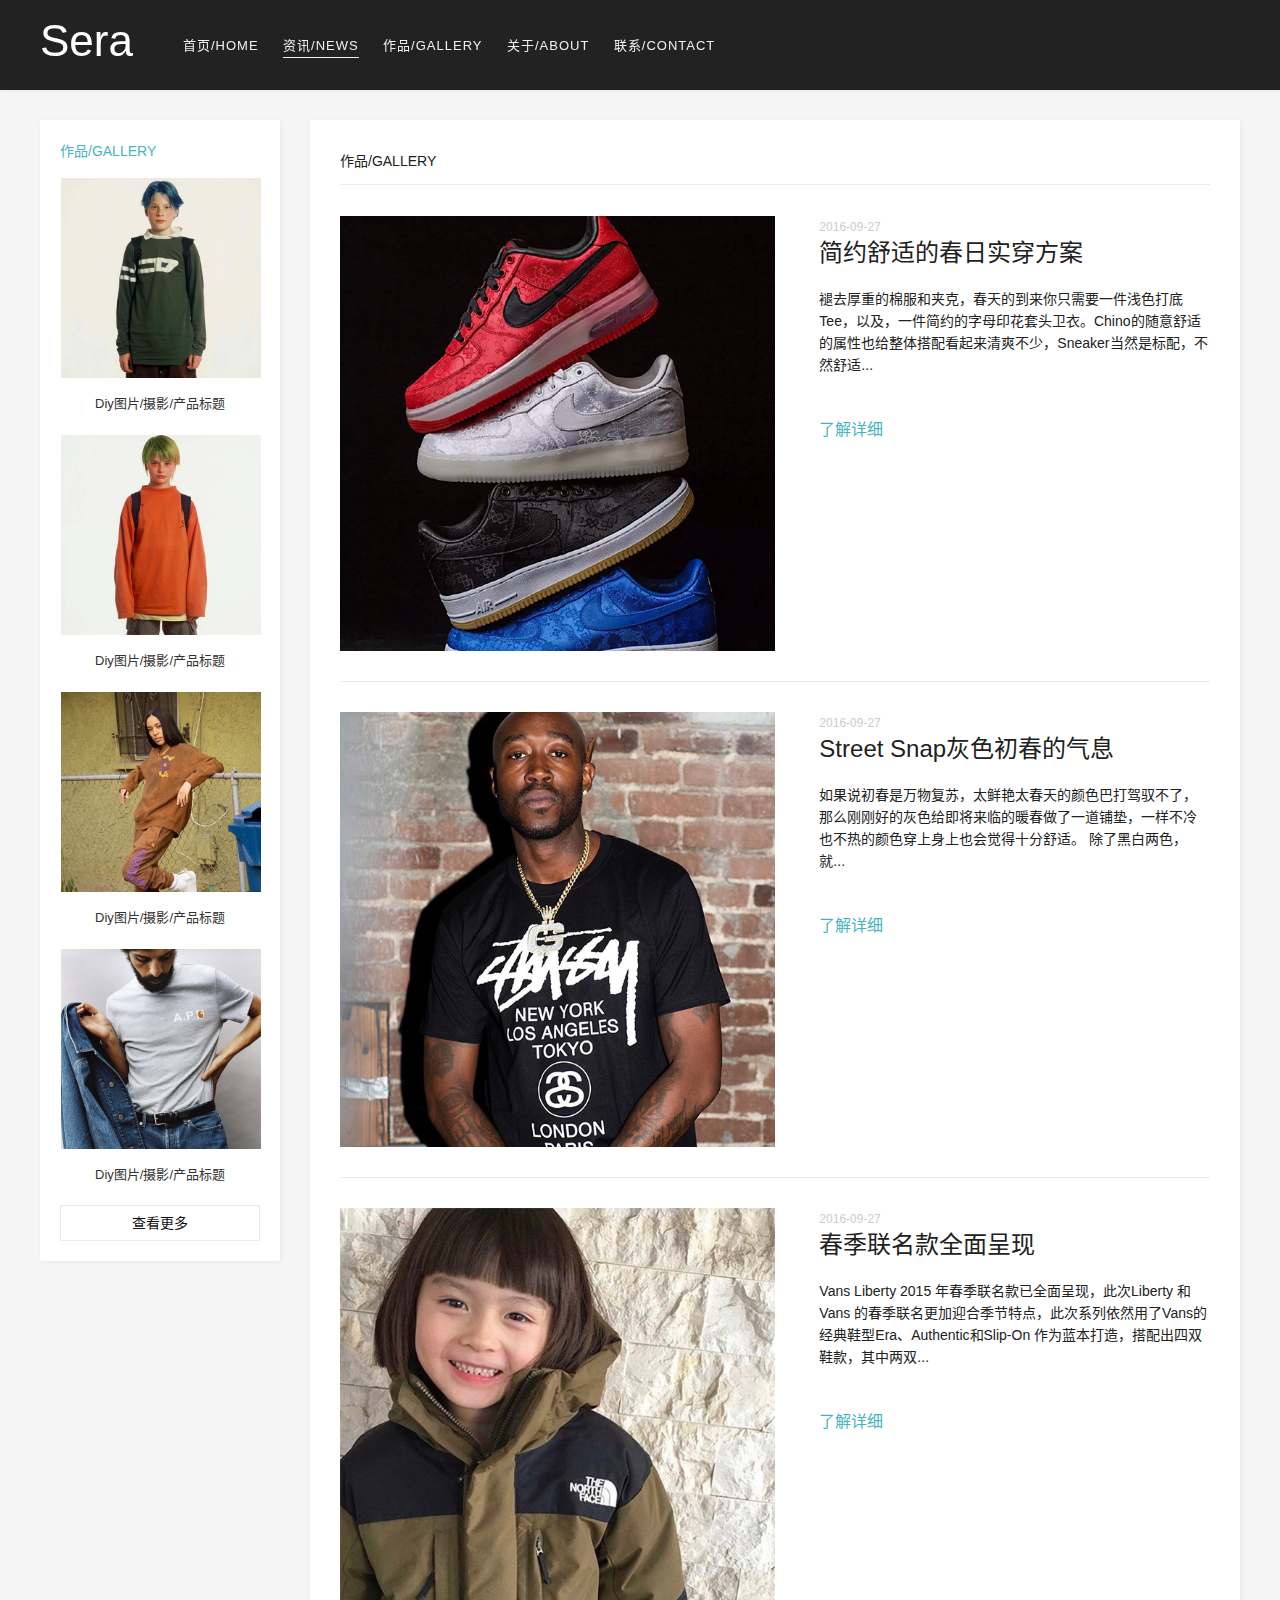
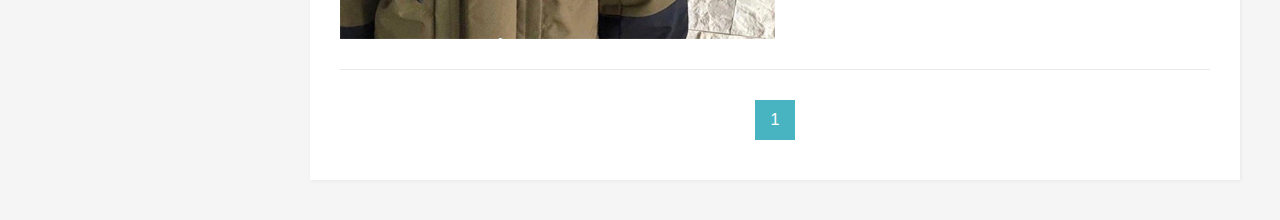
==== commit ac12e892: "Update index-1.htm" ====
--- a/index-1.htm
+++ b/index-1.htm
@@ -157,18 +157,7 @@
 
 					</div>
 
-					<div class="side_box contact_mini">
-						<div class="section_title_1">
-							<p>联系我们</p>
-						</div>
-						<div class="contact_mini_text">
-							<p>欢迎任何形式的媒体与商务合作,<br /> 深入的了解，有利于为您提供更优质的服务
-								<br /> 腾讯QQ：329435596
-								<br /> 邮 箱：
-								<a href="email-protection.htm" class="__cf_email__" data-cfemail="9bfafff6f2f5dbf9faf2ffeeb5f8f4f6">[email&#160;protected]</a><br /> 地 址：Do You Best,Mutually Promote Symbiosis<br /> 邮 编：570000</p>
-							<a href="javascript:if(confirm('http://wpa.qq.com/msgrd?v=3&uin=329435596&site=qq&menu=yes  \n\n�ļ���δ�� Teleport Pro ȡ�أ���Ϊ ������·������ʼ��ַ�����õķ�Χ��  \n\n��Ҫ�ӷ������ϴ�����'))window.location='http://wpa.qq.com/msgrd?v=3&uin=329435596&site=qq&menu=yes'" class="btn_contact">在线客服</a>
-						</div>
-					</div>
+					
 
 				</div>
 
@@ -249,68 +238,10 @@
 
 		</div>
 		<!-- content-end -->
-		<div class="footer">
-			<div class="footer_cell">
-
-				<div class="foot_extend cf">
-					<div class="foot_img">
-						<!--下面img标签里填写底部图片地址-->
-						<img src="images/dd.jpg" />
-					</div>
-
-					<!--修改下方每个条目href的#可跳转链接地址   如果只有3列，修改for4为for3-->
-					<div class="foot_box for4">
-						<p>FRIENDSHIP LINK</p>
-						<a href="javascript:if(confirm('http://www.baidu.com/  \n\n�ļ���δ�� Teleport Pro ȡ�أ���Ϊ ������·������ʼ��ַ�����õķ�Χ��  \n\n��Ҫ�ӷ������ϴ�����'))window.location='http://www.baidu.com/'" target='_blank'>百度一下</a>
-						<a href="javascript:if(confirm('http://www.taobao.com/  \n\n�ļ���δ�� Teleport Pro ȡ�أ���Ϊ ������·������ʼ��ַ�����õķ�Χ��  \n\n��Ҫ�ӷ������ϴ�����'))window.location='http://www.taobao.com/'" target='_blank'>淘宝</a>
-
-					</div>
-					<div class="foot_box for4">
-						<p>SHOWCASE</p>
-						<a href="17.html">Diy图片/摄影/产品标题</a>
-						<a href="16.html">Diy图片/摄影/产品标题</a>
-						<a href="15.html">Diy图片/摄影/产品标题</a>
-
-					</div>
-					<div class="foot_box for4">
-						<p>NEWS</p>
-						<a href="12.html">简约舒适的春日实穿方案</a>
-						<a href="10.html">Street Snap灰色初春的气息</a>
-						<a href="9.html">春季联名款全面呈现</a>
-
-					</div>
-					<div class="foot_box for4">
-						<p>SERVICE</p>
-						<a href="6.html">专业的数码转换</a>
-						<a href="7.html">走向更美好的人生路径</a>
-						<a href="8.html">百度云服务</a>
-
-					</div>
-				</div>
-
-				<div class="follow">
-					<a href="javascript:if(confirm('http://wpa.qq.com/msgrd?v=3&uin=329435596&site=qq&menu=yes  \n\n�ļ���δ�� Teleport Pro ȡ�أ���Ϊ ������·������ʼ��ַ�����õķ�Χ��  \n\n��Ҫ�ӷ������ϴ�����'))window.location='http://wpa.qq.com/msgrd?v=3&uin=329435596&site=qq&menu=yes'" target="_blank"><span class="s-qq" title="与我QQ在线聊天"></span></a>
-					<a href="#" target="_blank"><span class="s-taobao" title="与我QQ在线聊天"></span></a>
-					<a href="#" target="_blank"><span class="s-tt" title="与我QQ在线聊天"></span></a>
-					<a href="#" target="_blank"><span class="s-renren" title="与我QQ在线聊天"></span></a>
-					<a href="javascript:if(confirm('http://weibo.com/  \n\n�ļ���δ�� Teleport Pro ȡ�أ���Ϊ ������·������ʼ��ַ�����õķ�Χ��  \n\n��Ҫ�ӷ������ϴ�����'))window.location='http://weibo.com/'" target="_blank"><span class="s-weibo" title="访问我的新浪微博"></span></a>
-				</div>
-
-				<p class="copy">
-					<p>© 2009-2016
-						<a href="javascript:if(confirm('http://www.baidu.com/  \n\n�ļ���δ�� Teleport Pro ȡ�أ���Ϊ ������·������ʼ��ַ�����õķ�Χ��  \n\n��Ҫ�ӷ������ϴ�����'))window.location='http://www.baidu.com/'">Maker Cloud</a> Corporate 百度云数字市场!</p>
-				</p>
-				<p class="" style="font-size: 11px;">
-					本模板图片均分享自
-					<a style="color: #48b4c2" href="javascript:if(confirm('http://www.matthieubelin.com/  \n\n�ļ���δ�� Teleport Pro ȡ�أ���Ϊ ������·������ʼ��ַ�����õķ�Χ��  \n\n��Ҫ�ӷ������ϴ�����'))window.location='http://www.matthieubelin.com/'" target="_blank">www.matthieubelin.com</a>
-				</p>
-
-			</div>
-
-		</div>
+		
 		<script src="js/email-decode.min.js"></script>
 		<script type='text/javascript' src="smoothscroll.js"></script>
 
 	</body>
 
-	</html>+	</html>
